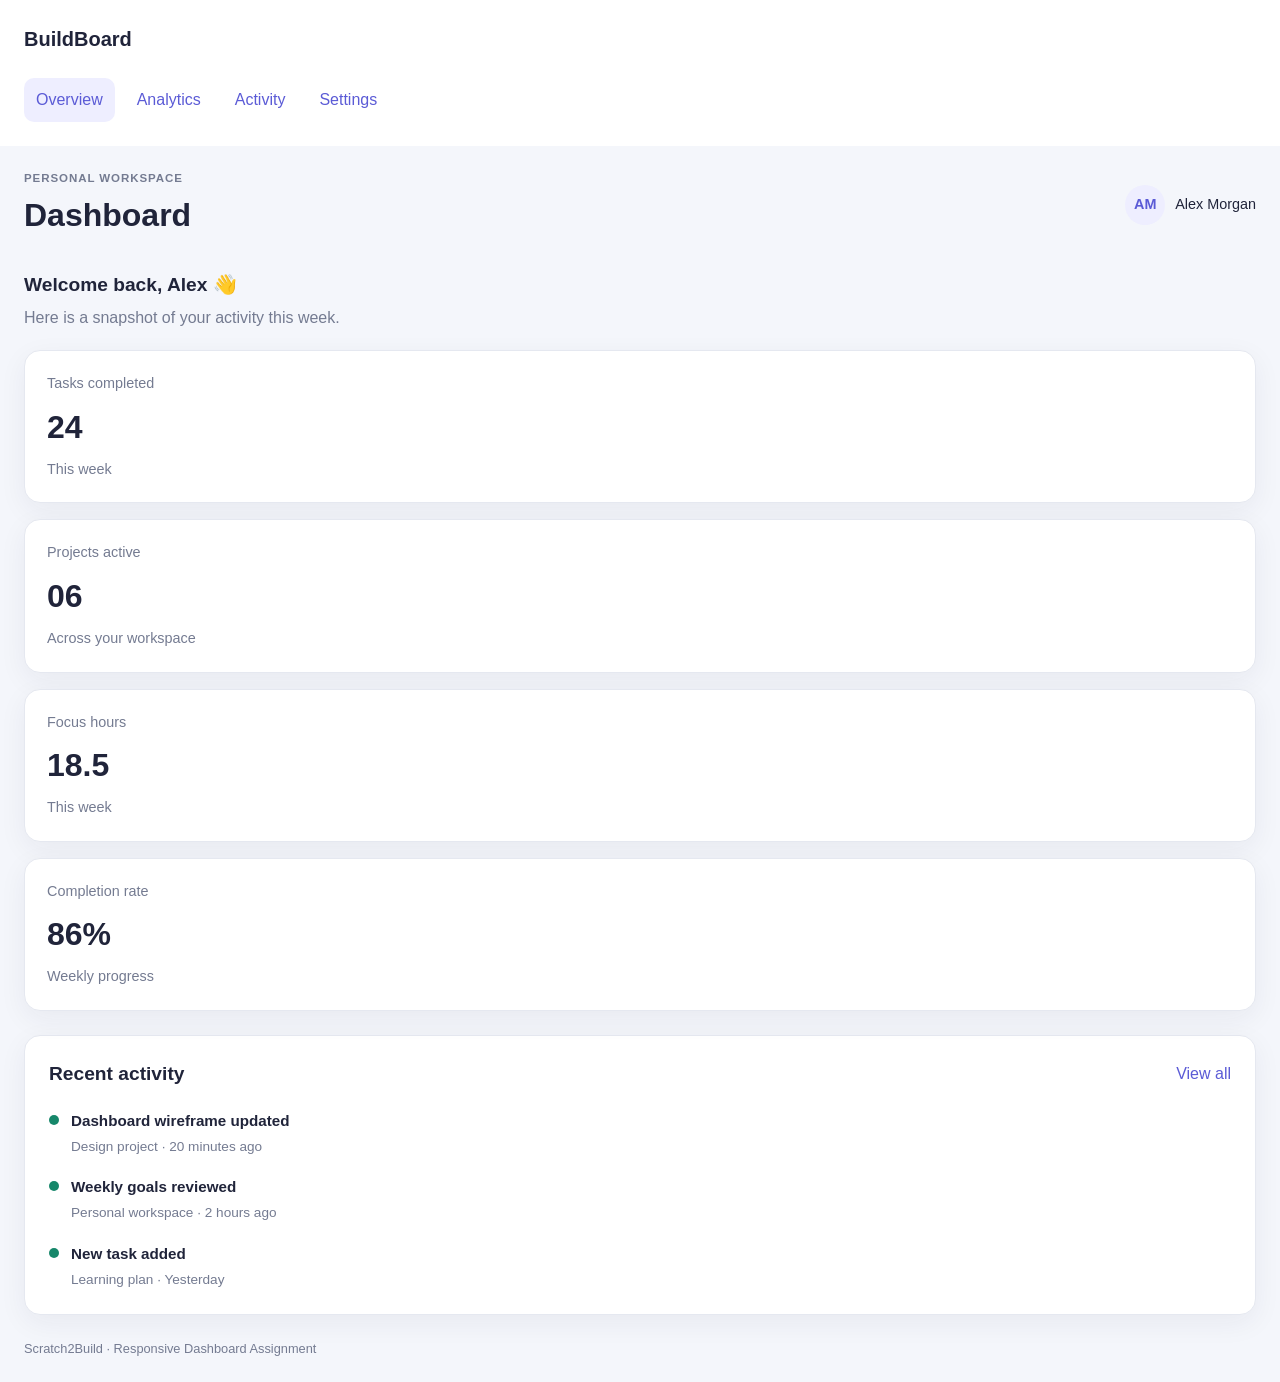
==== index.html @ 4a46baee "Add files via upload Add Week 2 assignment starter files" ====
<!doctype html>
<html lang="en">
<head>
  <meta charset="UTF-8">
  <meta name="viewport" content="width=device-width, initial-scale=1.0">
  <meta name="description" content="Responsive personal dashboard assignment starter">
  <title>Personal Dashboard | Scratch2Build</title>
  <link rel="stylesheet" href="style.css">
</head>
<body>
  <div class="dashboard">
    <aside class="sidebar" aria-label="Main navigation">
      <a class="brand" href="#overview">BuildBoard</a>
      <nav class="nav-links">
        <a href="#overview" aria-current="page">Overview</a>
        <a href="#analytics">Analytics</a>
        <a href="#activity">Activity</a>
        <a href="#settings">Settings</a>
      </nav>
    </aside>

    <main class="main-content" id="overview">
      <header class="topbar">
        <div>
          <p class="eyebrow">PERSONAL WORKSPACE</p>
          <h1>Dashboard</h1>
        </div>
        <div class="profile" aria-label="Signed in as Alex Morgan">
          <span class="avatar" aria-hidden="true">AM</span>
          <span>Alex Morgan</span>
        </div>
      </header>

      <section class="welcome" aria-labelledby="welcome-title">
        <h2 id="welcome-title">Welcome back, Alex 👋</h2>
        <p>Here is a snapshot of your activity this week.</p>
      </section>

      <section class="analytics" id="analytics" aria-label="Main analytics grid">
        <article class="metric-card">
          <p class="card-label">Tasks completed</p>
          <p class="metric-value">24</p>
          <p class="card-note">This week</p>
        </article>
        <article class="metric-card">
          <p class="card-label">Projects active</p>
          <p class="metric-value">06</p>
          <p class="card-note">Across your workspace</p>
        </article>
        <article class="metric-card">
          <p class="card-label">Focus hours</p>
          <p class="metric-value">18.5</p>
          <p class="card-note">This week</p>
        </article>
        <article class="metric-card">
          <p class="card-label">Completion rate</p>
          <p class="metric-value">86%</p>
          <p class="card-note">Weekly progress</p>
        </article>
      </section>

      <section class="activity-panel" id="activity" aria-labelledby="activity-title">
        <div class="section-heading">
          <h2 id="activity-title">Recent activity</h2>
          <a href="#activity">View all</a>
        </div>
        <ul class="activity-list">
          <li><span class="activity-dot" aria-hidden="true"></span><div><strong>Dashboard wireframe updated</strong><p>Design project · 20 minutes ago</p></div></li>
          <li><span class="activity-dot" aria-hidden="true"></span><div><strong>Weekly goals reviewed</strong><p>Personal workspace · 2 hours ago</p></div></li>
          <li><span class="activity-dot" aria-hidden="true"></span><div><strong>New task added</strong><p>Learning plan · Yesterday</p></div></li>
        </ul>
      </section>
      <footer class="footer" id="settings">Scratch2Build · Responsive Dashboard Assignment</footer>
    </main>
  </div>
</body>
</html>
---- style.css ----
/* Scratch2Build Assignment #2 — starter stylesheet
   Complete the TODOs. Do not use external CSS frameworks. */

:root {
  --color-page: #f4f6fb;
  --color-surface: #ffffff;
  --color-text: #20243a;
  --color-muted: #747b91;
  --color-primary: #5b5bd6;
  --color-border: #e5e8f0;
  --color-accent-soft: #eeeeff;
  --color-success: #16876a;
  --radius-card: 16px;
  --shadow-card: 0 8px 28px rgba(34, 42, 74, 0.06);
}

* {
  box-sizing: border-box;
}

html {
  scroll-behavior: smooth;
}

body {
  margin: 0;
  font-family: Arial, Helvetica, sans-serif;
  background: var(--color-page);
  color: var(--color-text);
  line-height: 1.5;
}

a {
  color: var(--color-primary);
  text-decoration: none;
}

/* TODO 1: Build the main dashboard shell with CSS Grid or Flexbox. */
.dashboard {
  min-height: 100vh;
}

/* TODO 2: Style the sidebar and arrange its navigation links. */
.sidebar {
  background: var(--color-surface);
  padding: 24px;
}

.brand {
  display: inline-block;
  margin-bottom: 24px;
  color: var(--color-text);
  font-size: 1.25rem;
  font-weight: 800;
}

.nav-links {
  display: flex;
  gap: 10px;
}

.nav-links a {
  padding: 10px 12px;
  border-radius: 10px;
}

.nav-links a[aria-current="page"] {
  background: var(--color-accent-soft);
  color: var(--color-primary);
}

.main-content {
  min-width: 0;
  padding: 24px;
}

/* TODO 3: Use Flexbox to align the header title and profile. */
.topbar,
.section-heading {
  display: flex;
  align-items: center;
  justify-content: space-between;
  gap: 16px;
}

.eyebrow,
.card-label,
.card-note,
.welcome p,
.activity-list p,
.footer {
  color: var(--color-muted);
}

.eyebrow {
  margin: 0 0 4px;
  font-size: 0.72rem;
  font-weight: 700;
  letter-spacing: 0.08em;
}

h1,
h2,
p {
  margin-top: 0;
}

h1 {
  margin-bottom: 0;
  font-size: clamp(1.6rem, 4vw, 2rem);
}

h2 {
  font-size: 1.2rem;
}

.profile {
  display: flex;
  align-items: center;
  gap: 10px;
  font-size: 0.9rem;
}

.avatar {
  display: grid;
  width: 40px;
  aspect-ratio: 1;
  place-items: center;
  border-radius: 50%;
  background: var(--color-accent-soft);
  color: var(--color-primary);
  font-weight: 700;
}

.welcome {
  margin: 32px 0 20px;
}

.welcome h2 {
  margin-bottom: 6px;
}

.welcome p {
  margin-bottom: 0;
}

/* TODO 4: Use a responsive grid, e.g. repeat(auto-fit, minmax(220px, 1fr)). */
.analytics {
  display: grid;
  gap: 16px;
}

.metric-card,
.activity-panel {
  border: 1px solid var(--color-border);
  border-radius: var(--radius-card);
  background: var(--color-surface);
  box-shadow: var(--shadow-card);
}

.metric-card {
  padding: 22px;
}

.card-label,
.card-note {
  margin-bottom: 8px;
  font-size: 0.9rem;
}

.metric-value {
  margin-bottom: 8px;
  font-size: 2rem;
  font-weight: 800;
}

.card-note {
  margin-bottom: 0;
}

.activity-panel {
  margin-top: 24px;
  padding: 24px;
}

.section-heading h2 {
  margin-bottom: 0;
}

.activity-list {
  display: grid;
  gap: 18px;
  margin: 20px 0 0;
  padding: 0;
  list-style: none;
}

.activity-list li {
  display: flex;
  align-items: flex-start;
  gap: 12px;
}

.activity-dot {
  width: 10px;
  height: 10px;
  margin-top: 6px;
  flex: 0 0 auto;
  border-radius: 50%;
  background: var(--color-success);
}

.activity-list strong {
  font-size: 0.95rem;
}

.activity-list p {
  margin: 4px 0 0;
  font-size: 0.85rem;
}

.footer {
  padding-top: 24px;
  font-size: 0.8rem;
}

/* TODO 5: Add a mobile breakpoint and verify at 375px wide. */
@media (max-width: 600px) {
  .main-content {
    padding: 16px;
  }

  .sidebar {
    padding: 16px;
  }

  .nav-links {
    flex-wrap: wrap;
  }

  .profile > span:last-child {
    display: none;
  }
}
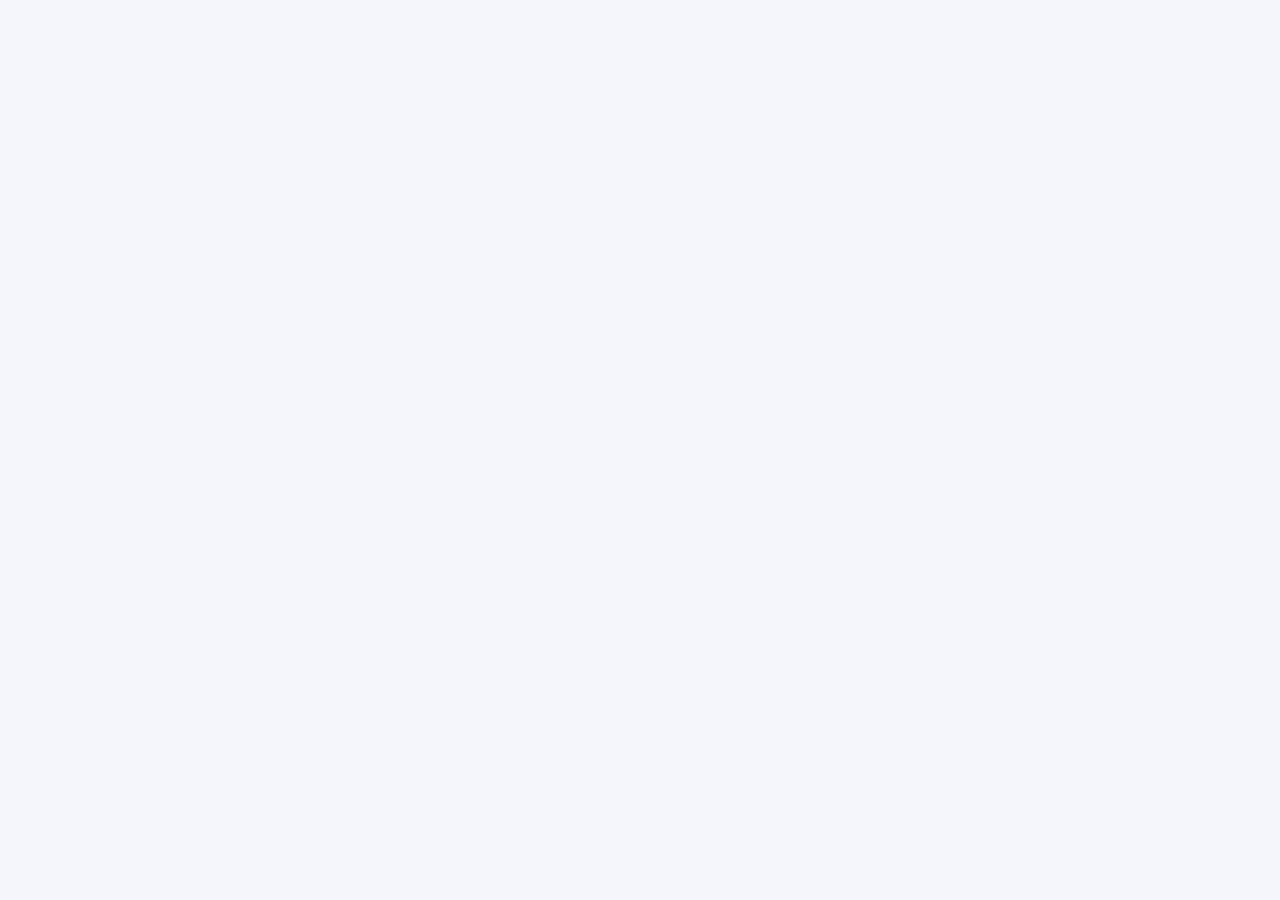
==== commit 4a0d1047: "Add comment placeholder in index.html Added a comment placeholder for code implementation." ====
--- a/index.html
+++ b/index.html
@@ -8,70 +8,6 @@
   <link rel="stylesheet" href="style.css">
 </head>
 <body>
-  <div class="dashboard">
-    <aside class="sidebar" aria-label="Main navigation">
-      <a class="brand" href="#overview">BuildBoard</a>
-      <nav class="nav-links">
-        <a href="#overview" aria-current="page">Overview</a>
-        <a href="#analytics">Analytics</a>
-        <a href="#activity">Activity</a>
-        <a href="#settings">Settings</a>
-      </nav>
-    </aside>
-
-    <main class="main-content" id="overview">
-      <header class="topbar">
-        <div>
-          <p class="eyebrow">PERSONAL WORKSPACE</p>
-          <h1>Dashboard</h1>
-        </div>
-        <div class="profile" aria-label="Signed in as Alex Morgan">
-          <span class="avatar" aria-hidden="true">AM</span>
-          <span>Alex Morgan</span>
-        </div>
-      </header>
-
-      <section class="welcome" aria-labelledby="welcome-title">
-        <h2 id="welcome-title">Welcome back, Alex 👋</h2>
-        <p>Here is a snapshot of your activity this week.</p>
-      </section>
-
-      <section class="analytics" id="analytics" aria-label="Main analytics grid">
-        <article class="metric-card">
-          <p class="card-label">Tasks completed</p>
-          <p class="metric-value">24</p>
-          <p class="card-note">This week</p>
-        </article>
-        <article class="metric-card">
-          <p class="card-label">Projects active</p>
-          <p class="metric-value">06</p>
-          <p class="card-note">Across your workspace</p>
-        </article>
-        <article class="metric-card">
-          <p class="card-label">Focus hours</p>
-          <p class="metric-value">18.5</p>
-          <p class="card-note">This week</p>
-        </article>
-        <article class="metric-card">
-          <p class="card-label">Completion rate</p>
-          <p class="metric-value">86%</p>
-          <p class="card-note">Weekly progress</p>
-        </article>
-      </section>
-
-      <section class="activity-panel" id="activity" aria-labelledby="activity-title">
-        <div class="section-heading">
-          <h2 id="activity-title">Recent activity</h2>
-          <a href="#activity">View all</a>
-        </div>
-        <ul class="activity-list">
-          <li><span class="activity-dot" aria-hidden="true"></span><div><strong>Dashboard wireframe updated</strong><p>Design project · 20 minutes ago</p></div></li>
-          <li><span class="activity-dot" aria-hidden="true"></span><div><strong>Weekly goals reviewed</strong><p>Personal workspace · 2 hours ago</p></div></li>
-          <li><span class="activity-dot" aria-hidden="true"></span><div><strong>New task added</strong><p>Learning plan · Yesterday</p></div></li>
-        </ul>
-      </section>
-      <footer class="footer" id="settings">Scratch2Build · Responsive Dashboard Assignment</footer>
-    </main>
-  </div>
+   <!-- Write your code here -->
 </body>
 </html>
